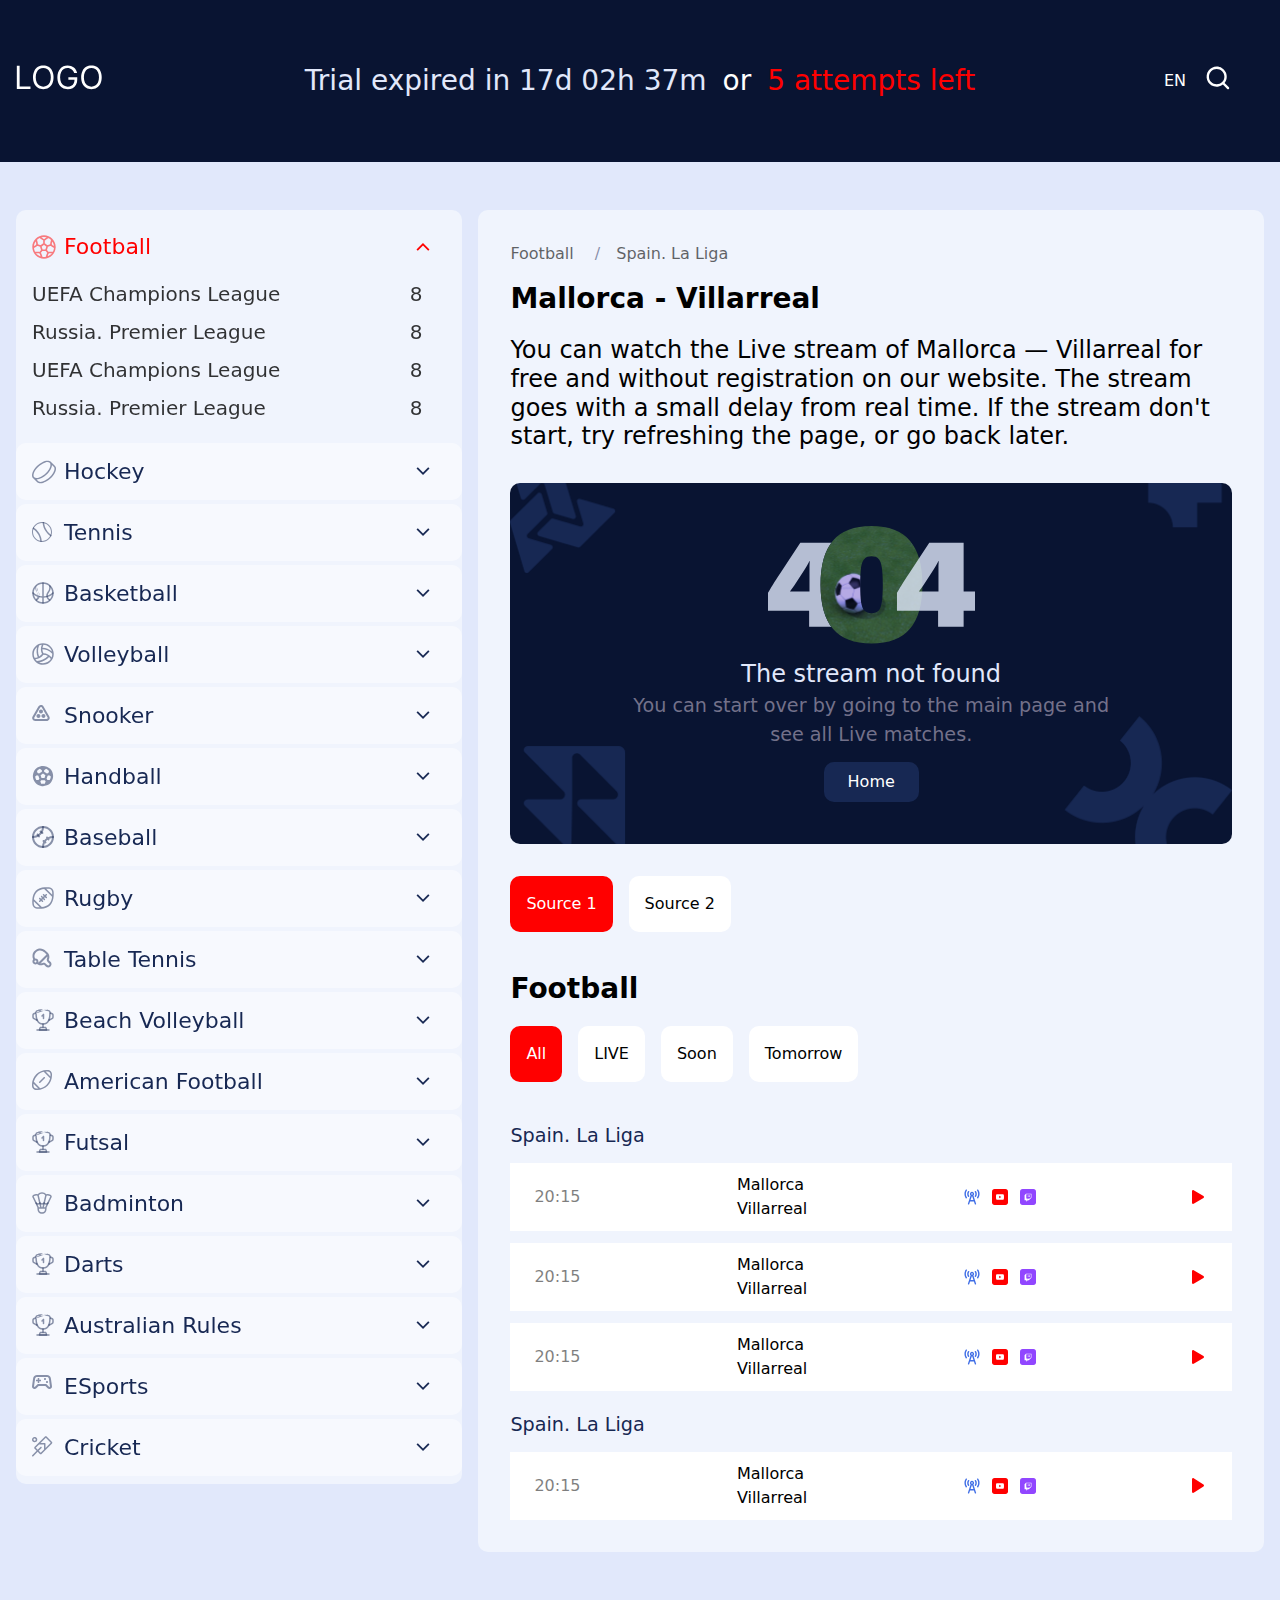
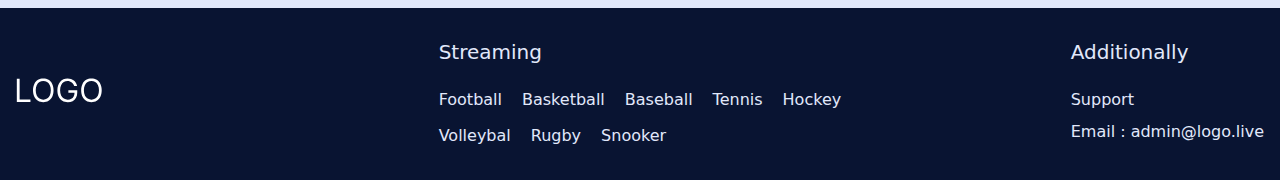
==== product-404.html @ 7a5fe5ee "Add files via upload" ====
<!DOCTYPE html>
<html lang="en">
	<head>
		<meta charset="UTF-8" />
		<meta name="viewport" content="width=device-width, initial-scale=1.0" />
		<title>Streams</title>
		<link rel="stylesheet" href="css/output.css" />
		<link rel="stylesheet" href="css/icons.css" />
	</head>
	<body class="text-textPrimary min-w-[24.375rem] bg-bgPrimary">
		<div class="flex flex-col min-h-screen overflow-x-hidden">
			<div class="dimmer"></div>
			<header class="header bg-bgDark text-white py-[1.875rem] lg:py-[4rem] relative z-20">
				<div class="header__container max-w-[86.25rem] px-4 mx-auto grid lg:grid-cols-[6.25rem_1fr_6.25rem] grid-cols-[3.125rem_1fr_3.125rem] gap-8 items-center">
					<div class="header__logo-wrapper order-2 flex justify-center items-center lg:order-1 lg:inline-block">
						<a href="index.html" class="header__logo logo">
							<img src="img/logo.svg" alt="" class="max-w-[90px]" />
						</a>
					</div>

					<div class="header__text text-center lg:text-xl font-normal flex gap-4 justify-center w-full order-4 lg:order-2 col-span-3 lg:col-span-1">
						<span class="text-textLight">Trial expired in 17d 02h 37m</span>
						<span>or</span>
						<span class="text-accent">5 attempts left</span>
					</div>
					<div class="header__actives flex gap-5 items-center order-1 lg:order-3">
						<div class="header__languages relative">
							<button class="header__current-language hover:scale-110 transition-all">EN</button>
							<!-- add class 'flex' for show -->
							<div class="header__list-languages absolute top-[50%] lg:right-0 gap-3 bg-[#e1e8fb16] p-2 rounded-lg translate-y-[-50%] hidden">
								<a href="#" class="header__list-languages-item text-accent">EN</a>
								<a href="#" class="header__list-languages-item">RU</a>
							</div>
						</div>
						<div class="header__search hidden lg:block">
							<button class="header__button-search hover:scale-110 transition-all">
								<img width="24px" height="24px" src="img/icons/search.svg" alt="" class="max-w-[1.5rem]" />
							</button>
							<!-- add class 'flex' for show -->
							<div class="header__area-search fixed top-0 left-0 w-full h-32 bg-bgDark p-4 items-center hidden">
								<form action="" class="w-full max-w-[550px] mx-auto flex gap-4">
									<input
										type="search"
										name="search"
										class="block w-full rounded border-0 py-1.5 px-4 text-gray-900 ring-1 ring-inset ring-gray-300 placeholder:text-gray-400 focus:ring-2 focus:ring-inset focus:ring-indigo-600 sm:text-sm sm:leading-6"
										placeholder="Let start search..." />
									<button type="submit" class="button button--red">Search</button>
								</form>
							</div>
						</div>
					</div>
					<button class="header__burger icon-menu lg:hidden order-3"><span></span></button>
				</div>
			</header>
			<main class="page flex-grow pt-8 pb-12 lg:pt-12 lg:pb-14">
				<div class="max-w-[86.25rem] px-3 lg:px-4 mx-auto lg:flex lg:gap-4">
					<aside class="sidebar max-w-[21.875rem] bg-bgSecondary py-2 rounded lg:max-w-[27.9rem] fixed lg:relative overflow-y-auto lg:overflow-y-visible z-50 w-full lg:self-start">
						<nav class="sidebar__nav">
							<ul class="sidebar__nav-list flex flex-col gap-1">
								<li class="sidebar__nav-list-item _opened">
									<div class="sidebar__button button-sidebar flex items-center gap-2 rounded bg-[#ffffff7d] pl-4 pr-8 py-3 text-textSecondary cursor-pointer">
										<svg class="button-sidebar__icon w-[24px] h-[24px] flex items-center justify-center lex-shrink-0">
											<use xlink:href="img/sprite.svg#football"></use>
										</svg>
										<div class="flex-grow">
											<a href="#" class="button-sidebar__link font-medium text-[1.375rem]">Football</a>
										</div>
										<span class="button-sidebar__arrow _icon-arrow text-[9px] flex-shrink-0"></span>
									</div>
									<div class="sidebar__item-content text-[#000000cc] pl-4 pr-10 pt-1 pb-4 text-[1.25rem] hidden">
										<div class="flex flex-col gap-2">
											<a href="#" class="flex gap-2 link">
												<span class="flex-grow">UEFA Champions League</span>
												<span class="font-light flex-shrink-0">8</span>
											</a>
											<a href="#" class="flex gap-2 link">
												<span class="flex-grow">Russia. Premier League</span>
												<span class="font-light flex-shrink-0">8</span>
											</a>
											<a href="#" class="flex gap-2 link">
												<span class="flex-grow">UEFA Champions League</span>
												<span class="font-light flex-shrink-0">8</span>
											</a>
											<a href="#" class="flex gap-2 link">
												<span class="flex-grow">Russia. Premier League</span>
												<span class="font-light flex-shrink-0">8</span>
											</a>
										</div>
									</div>
								</li>
								<li class="sidebar__nav-list-item">
									<div class="sidebar__button button-sidebar flex items-center gap-2 rounded bg-[#ffffff7d] pl-4 pr-8 py-3 text-textSecondary cursor-pointer">
										<svg class="button-sidebar__icon w-[24px] h-[24px] flex items-center justify-center lex-shrink-0">
											<use xlink:href="img/sprite.svg#hockey"></use>
										</svg>
										<div class="flex-grow">
											<a href="#" class="button-sidebar__link font-medium text-[1.375rem]">Hockey</a>
										</div>
										<span class="button-sidebar__arrow _icon-arrow text-[9px] flex-shrink-0"></span>
									</div>
									<div class="sidebar__item-content text-[#000000cc] pl-4 pr-10 pt-1 pb-4 text-[1.25rem] hidden">
										<div class="flex flex-col gap-2">
											<a href="#" class="flex gap-2 link">
												<span class="flex-grow">UEFA Champions League</span>
												<span class="font-light flex-shrink-0">8</span>
											</a>
											<a href="#" class="flex gap-2">
												<span class="flex-grow">Russia. Premier League</span>
												<span class="font-light flex-shrink-0">8</span>
											</a>
											<a href="#" class="flex gap-2">
												<span class="flex-grow">UEFA Champions League</span>
												<span class="font-light flex-shrink-0">8</span>
											</a>
											<a href="#" class="flex gap-2">
												<span class="flex-grow">Russia. Premier League</span>
												<span class="font-light flex-shrink-0">8</span>
											</a>
										</div>
									</div>
								</li>
								<li class="sidebar__nav-list-item">
									<div class="sidebar__button button-sidebar flex items-center gap-2 rounded bg-[#ffffff7d] pl-4 pr-8 py-3 text-textSecondary cursor-pointer">
										<svg class="button-sidebar__icon w-[24px] h-[24px] flex items-center justify-center lex-shrink-0">
											<use xlink:href="img/sprite.svg#tennis"></use>
										</svg>
										<div class="flex-grow">
											<a href="#" class="button-sidebar__link font-medium text-[1.375rem]">Tennis</a>
										</div>
										<span class="button-sidebar__arrow _icon-arrow text-[9px] flex-shrink-0"></span>
									</div>
									<div class="sidebar__item-content text-[#000000cc] pl-4 pr-10 pt-1 pb-4 text-[1.25rem] hidden">
										<div class="flex flex-col gap-2">
											<a href="#" class="flex gap-2 link">
												<span class="flex-grow">UEFA Champions League</span>
												<span class="font-light flex-shrink-0">8</span>
											</a>
											<a href="#" class="flex gap-2">
												<span class="flex-grow">Russia. Premier League</span>
												<span class="font-light flex-shrink-0">8</span>
											</a>
											<a href="#" class="flex gap-2">
												<span class="flex-grow">UEFA Champions League</span>
												<span class="font-light flex-shrink-0">8</span>
											</a>
											<a href="#" class="flex gap-2">
												<span class="flex-grow">Russia. Premier League</span>
												<span class="font-light flex-shrink-0">8</span>
											</a>
										</div>
									</div>
								</li>
								<li class="sidebar__nav-list-item">
									<div class="sidebar__button button-sidebar flex items-center gap-2 rounded bg-[#ffffff7d] pl-4 pr-8 py-3 text-textSecondary cursor-pointer">
										<svg class="button-sidebar__icon w-[24px] h-[24px] flex items-center justify-center lex-shrink-0">
											<use xlink:href="img/sprite.svg#basketball"></use>
										</svg>
										<div class="flex-grow">
											<a href="#" class="button-sidebar__link font-medium text-[1.375rem]">Basketball</a>
										</div>
										<span class="button-sidebar__arrow _icon-arrow text-[9px] flex-shrink-0"></span>
									</div>
									<div class="sidebar__item-content text-[#000000cc] pl-4 pr-10 pt-1 pb-4 text-[1.25rem] hidden">Empty</div>
								</li>
								<li class="sidebar__nav-list-item">
									<div class="sidebar__button button-sidebar flex items-center gap-2 rounded bg-[#ffffff7d] pl-4 pr-8 py-3 text-textSecondary cursor-pointer">
										<svg class="button-sidebar__icon w-[24px] h-[24px] flex items-center justify-center lex-shrink-0">
											<use xlink:href="img/sprite.svg#voleyball"></use>
										</svg>
										<div class="flex-grow">
											<a href="#" class="button-sidebar__link font-medium text-[1.375rem]">Volleyball</a>
										</div>
										<span class="button-sidebar__arrow _icon-arrow text-[9px] flex-shrink-0"></span>
									</div>
									<div class="sidebar__item-content text-[#000000cc] pl-4 pr-10 pt-1 pb-4 text-[1.25rem] hidden">Empty</div>
								</li>
								<li class="sidebar__nav-list-item">
									<div class="sidebar__button button-sidebar flex items-center gap-2 rounded bg-[#ffffff7d] pl-4 pr-8 py-3 text-textSecondary cursor-pointer">
										<svg class="button-sidebar__icon w-[24px] h-[24px] flex items-center justify-center lex-shrink-0">
											<use xlink:href="img/sprite.svg#snooker"></use>
										</svg>
										<div class="flex-grow">
											<a href="#" class="button-sidebar__link font-medium text-[1.375rem]">Snooker</a>
										</div>
										<span class="button-sidebar__arrow _icon-arrow text-[9px] flex-shrink-0"></span>
									</div>
									<div class="sidebar__item-content text-[#000000cc] pl-4 pr-10 pt-1 pb-4 text-[1.25rem] hidden">Empty</div>
								</li>
								<li class="sidebar__nav-list-item">
									<div class="sidebar__button button-sidebar flex items-center gap-2 rounded bg-[#ffffff7d] pl-4 pr-8 py-3 text-textSecondary cursor-pointer">
										<svg class="button-sidebar__icon w-[24px] h-[24px] flex items-center justify-center lex-shrink-0">
											<use xlink:href="img/sprite.svg#handball"></use>
										</svg>
										<div class="flex-grow">
											<a href="#" class="button-sidebar__link font-medium text-[1.375rem]">Handball</a>
										</div>
										<span class="button-sidebar__arrow _icon-arrow text-[9px] flex-shrink-0"></span>
									</div>
									<div class="sidebar__item-content text-[#000000cc] pl-4 pr-10 pt-1 pb-4 text-[1.25rem] hidden">Empty</div>
								</li>
								<li class="sidebar__nav-list-item">
									<div class="sidebar__button button-sidebar flex items-center gap-2 rounded bg-[#ffffff7d] pl-4 pr-8 py-3 text-textSecondary cursor-pointer">
										<svg class="button-sidebar__icon w-[24px] h-[24px] flex items-center justify-center lex-shrink-0">
											<use xlink:href="img/sprite.svg#baseball"></use>
										</svg>
										<div class="flex-grow">
											<a href="#" class="button-sidebar__link font-medium text-[1.375rem]">Baseball</a>
										</div>
										<span class="button-sidebar__arrow _icon-arrow text-[9px] flex-shrink-0"></span>
									</div>
									<div class="sidebar__item-content text-[#000000cc] pl-4 pr-10 pt-1 pb-4 text-[1.25rem] hidden">Empty</div>
								</li>
								<li class="sidebar__nav-list-item">
									<div class="sidebar__button button-sidebar flex items-center gap-2 rounded bg-[#ffffff7d] pl-4 pr-8 py-3 text-textSecondary cursor-pointer">
										<svg class="button-sidebar__icon w-[24px] h-[24px] flex items-center justify-center lex-shrink-0">
											<use xlink:href="img/sprite.svg#rugby"></use>
										</svg>
										<div class="flex-grow">
											<a href="#" class="button-sidebar__link font-medium text-[1.375rem]">Rugby</a>
										</div>
										<span class="button-sidebar__arrow _icon-arrow text-[9px] flex-shrink-0"></span>
									</div>
									<div class="sidebar__item-content text-[#000000cc] pl-4 pr-10 pt-1 pb-4 text-[1.25rem] hidden">Empty</div>
								</li>
								<li class="sidebar__nav-list-item">
									<div class="sidebar__button button-sidebar flex items-center gap-2 rounded bg-[#ffffff7d] pl-4 pr-8 py-3 text-textSecondary cursor-pointer">
										<svg class="button-sidebar__icon w-[24px] h-[24px] flex items-center justify-center lex-shrink-0">
											<use xlink:href="img/sprite.svg#table-tenis"></use>
										</svg>
										<div class="flex-grow">
											<a href="#" class="button-sidebar__link font-medium text-[1.375rem]">Table Tennis</a>
										</div>
										<span class="button-sidebar__arrow _icon-arrow text-[9px] flex-shrink-0"></span>
									</div>
									<div class="sidebar__item-content text-[#000000cc] pl-4 pr-10 pt-1 pb-4 text-[1.25rem] hidden">Empty</div>
								</li>
								<li class="sidebar__nav-list-item">
									<div class="sidebar__button button-sidebar flex items-center gap-2 rounded bg-[#ffffff7d] pl-4 pr-8 py-3 text-textSecondary cursor-pointer">
										<svg class="button-sidebar__icon w-[24px] h-[24px] flex items-center justify-center lex-shrink-0">
											<use xlink:href="img/sprite.svg#simple"></use>
										</svg>
										<div class="flex-grow">
											<a href="#" class="button-sidebar__link font-medium text-[1.375rem]">Beach Volleyball</a>
										</div>
										<span class="button-sidebar__arrow _icon-arrow text-[9px] flex-shrink-0"></span>
									</div>
									<div class="sidebar__item-content text-[#000000cc] pl-4 pr-10 pt-1 pb-4 text-[1.25rem] hidden">Empty</div>
								</li>
								<li class="sidebar__nav-list-item">
									<div class="sidebar__button button-sidebar flex items-center gap-2 rounded bg-[#ffffff7d] pl-4 pr-8 py-3 text-textSecondary cursor-pointer">
										<svg class="button-sidebar__icon w-[24px] h-[24px] flex items-center justify-center lex-shrink-0">
											<use xlink:href="img/sprite.svg#american-football"></use>
										</svg>
										<div class="flex-grow">
											<a href="#" class="button-sidebar__link font-medium text-[1.375rem]">American Football</a>
										</div>
										<span class="button-sidebar__arrow _icon-arrow text-[9px] flex-shrink-0"></span>
									</div>
									<div class="sidebar__item-content text-[#000000cc] pl-4 pr-10 pt-1 pb-4 text-[1.25rem] hidden">Empty</div>
								</li>
								<li class="sidebar__nav-list-item">
									<div class="sidebar__button button-sidebar flex items-center gap-2 rounded bg-[#ffffff7d] pl-4 pr-8 py-3 text-textSecondary cursor-pointer">
										<svg class="button-sidebar__icon w-[24px] h-[24px] flex items-center justify-center lex-shrink-0">
											<use xlink:href="img/sprite.svg#simple"></use>
										</svg>
										<div class="flex-grow">
											<a href="#" class="button-sidebar__link font-medium text-[1.375rem]">Futsal</a>
										</div>
										<span class="button-sidebar__arrow _icon-arrow text-[9px] flex-shrink-0"></span>
									</div>
									<div class="sidebar__item-content text-[#000000cc] pl-4 pr-10 pt-1 pb-4 text-[1.25rem] hidden">Empty</div>
								</li>
								<li class="sidebar__nav-list-item">
									<div class="sidebar__button button-sidebar flex items-center gap-2 rounded bg-[#ffffff7d] pl-4 pr-8 py-3 text-textSecondary cursor-pointer">
										<svg class="button-sidebar__icon w-[24px] h-[24px] flex items-center justify-center lex-shrink-0">
											<use xlink:href="img/sprite.svg#badminton"></use>
										</svg>
										<div class="flex-grow">
											<a href="#" class="button-sidebar__link font-medium text-[1.375rem]">Badminton</a>
										</div>
										<span class="button-sidebar__arrow _icon-arrow text-[9px] flex-shrink-0"></span>
									</div>
									<div class="sidebar__item-content text-[#000000cc] pl-4 pr-10 pt-1 pb-4 text-[1.25rem] hidden">Empty</div>
								</li>
								<li class="sidebar__nav-list-item">
									<div class="sidebar__button button-sidebar flex items-center gap-2 rounded bg-[#ffffff7d] pl-4 pr-8 py-3 text-textSecondary cursor-pointer">
										<svg class="button-sidebar__icon w-[24px] h-[24px] flex items-center justify-center lex-shrink-0">
											<use xlink:href="img/sprite.svg#simple"></use>
										</svg>
										<div class="flex-grow">
											<a href="#" class="button-sidebar__link font-medium text-[1.375rem]">Darts</a>
										</div>
										<span class="button-sidebar__arrow _icon-arrow text-[9px] flex-shrink-0"></span>
									</div>
									<div class="sidebar__item-content text-[#000000cc] pl-4 pr-10 pt-1 pb-4 text-[1.25rem] hidden">Empty</div>
								</li>
								<li class="sidebar__nav-list-item">
									<div class="sidebar__button button-sidebar flex items-center gap-2 rounded bg-[#ffffff7d] pl-4 pr-8 py-3 text-textSecondary cursor-pointer">
										<svg class="button-sidebar__icon w-[24px] h-[24px] flex items-center justify-center lex-shrink-0">
											<use xlink:href="img/sprite.svg#simple"></use>
										</svg>
										<div class="flex-grow">
											<a href="#" class="button-sidebar__link font-medium text-[1.375rem]">Australian Rules</a>
										</div>
										<span class="button-sidebar__arrow _icon-arrow text-[9px] flex-shrink-0"></span>
									</div>
									<div class="sidebar__item-content text-[#000000cc] pl-4 pr-10 pt-1 pb-4 text-[1.25rem] hidden">Empty</div>
								</li>
								<li class="sidebar__nav-list-item">
									<div class="sidebar__button button-sidebar flex items-center gap-2 rounded bg-[#ffffff7d] pl-4 pr-8 py-3 text-textSecondary cursor-pointer">
										<svg class="button-sidebar__icon w-[24px] h-[24px] flex items-center justify-center lex-shrink-0">
											<use xlink:href="img/sprite.svg#esports"></use>
										</svg>
										<div class="flex-grow">
											<a href="#" class="button-sidebar__link font-medium text-[1.375rem]">ESports</a>
										</div>
										<span class="button-sidebar__arrow _icon-arrow text-[9px] flex-shrink-0"></span>
									</div>
									<div class="sidebar__item-content text-[#000000cc] pl-4 pr-10 pt-1 pb-4 text-[1.25rem] hidden">Empty</div>
								</li>
								<li class="sidebar__nav-list-item">
									<div class="sidebar__button button-sidebar flex items-center gap-2 rounded bg-[#ffffff7d] pl-4 pr-8 py-3 text-textSecondary cursor-pointer">
										<svg class="button-sidebar__icon w-[24px] h-[24px] flex items-center justify-center lex-shrink-0">
											<use xlink:href="img/sprite.svg#cricket"></use>
										</svg>
										<div class="flex-grow">
											<a href="#" class="button-sidebar__link font-medium text-[1.375rem]">Cricket</a>
										</div>
										<span class="button-sidebar__arrow _icon-arrow text-[9px] flex-shrink-0"></span>
									</div>
									<div class="sidebar__item-content text-[#000000cc] pl-4 pr-10 pt-1 pb-4 text-[1.25rem] hidden">Empty</div>
								</li>
							</ul>
						</nav>
					</aside>
					<div class="content lg:flex-grow">
						<div class="[&:not(:last-child)]:mb-8 lg:bg-bgSecondary lg:p-8 lg:rounded">
							<nav class="breadcrumbs overflow-x-auto mb-4">
								<ul class="breadcrumbs__list flex gap-4 items-center">
									<li class="breadcrumbs__item"><a href="#" class="breadcrumbs__link link opacity-60">Football</a> <span class="text-[#17285380] inline-block ml-4">/</span></li>
									<li class="breadcrumbs__item">
										<a href="#" class="breadcrumbs__link link opacity-60">Spain. La Liga</a>
									</li>
								</ul>
							</nav>
							<h2 class="title text-xl font-semibold mb-5 text-accent lg:text-textPrimary">Mallorca - Villarreal</h2>
							<div class="text max-w-[48rem] mb-8 text-base">
								You can watch the Live stream of Mallorca — Villarreal for free and without registration on our website. The stream goes with a small delay from real time. If the
								stream don't start, try refreshing the page, or go back later.
							</div>
							<div class="player-wrapper">
								<div class="player-place">
									<div class="not-found h-full flex flex-col gap-3 items-center justify-center p-4 text-center">
										<div class="not-found__image max-w-[6.875rem] lg:max-w-[30%]">
											<img src="img/404.svg" alt="" class="max-w-full" />
										</div>
										<div class="max-w-[10.625rem] mx-auto lg:max-w-[31rem]">
											<h3 class="not-found__title text-[#E1E8FB] text-[0.8rem] lg:text-[1.5rem]">The stream not found</h3>
											<div class="not-found__text text-[#73718A] text-[0.4rem] lg:text-[1.2rem]">You can start over by going to the main page and see all Live matches.</div>
										</div>
										<a href="#" class="not-found__link self-stretch rounded bg-[#172853] text-textWhite py-2 px-6 hover:bg-[#1f3670] transition-all lg:self-center">Home</a>
									</div>
								</div>
							</div>
							<nav class="filters overflow-x-auto mb-10">
								<ul class="filters__list flex gap-4">
									<li class="filters__item">
										<a href="#" class="filters__button button button--red">Source 1</a>
									</li>
									<li class="filters__item">
										<a href="#" class="filters__button button">Source 2</a>
									</li>
								</ul>
							</nav>
							<h2 class="title text-xl font-semibold mb-5 lg:text-textPrimary">Football</h2>
							<nav class="filters overflow-x-auto mb-10">
								<ul class="filters__list flex gap-4">
									<li class="filters__item">
										<a href="#" class="filters__button button button--red">All</a>
									</li>
									<li class="filters__item">
										<a href="#" class="filters__button button">LIVE</a>
									</li>
									<li class="filters__item">
										<a href="#" class="filters__button button">Soon</a>
									</li>
									<li class="filters__item">
										<a href="#" class="filters__button button">Tomorrow</a>
									</li>
								</ul>
							</nav>
							<div class="streams [&:not(:last-child)]:mb-5">
								<h3 class="streams__label text-[1.2rem] mb-3 text-textSecondary">Spain. La Liga</h3>
								<ul class="streams__list flex flex-col gap-3">
									<li class="streams__list-item">
										<div class="stream bg-bgWhite py-2.5 px-6 flex items-center gap-3 justify-between">
											<time class="stream__time opacity-50" datetime="20:15"> 20:15 </time>
											<a href="#" class="stream__commands link">
												<h4 class="stream__command">Mallorca</h4>
												<h4 class="stream__command">Villarreal</h4>
											</a>
											<div class="stream__socials flex gap-3 items-center">
												<a href="#" class="stream__social">
													<img src="img/locator.svg" alt="" class="w-4 hover:scale-125 transition-all" />
												</a>
												<a href="#" class="stream__social">
													<img src="img/youtube.svg" alt="" class="w-4 hover:scale-125 transition-all" />
												</a>
												<a href="#" class="stream__social">
													<img src="img/twitch.svg" alt="" class="w-4 hover:scale-125 transition-all" />
												</a>
											</div>
											<a href="#" class="stream__play w-4">
												<img src="img/icons/play.svg" alt="" class="w-3 hover:scale-125 transition-all" />
											</a>
										</div>
									</li>
									<li class="streams__list-item">
										<div class="stream bg-bgWhite py-2.5 px-6 flex items-center gap-3 justify-between">
											<time class="stream__time opacity-50" datetime="20:15"> 20:15 </time>
											<a href="#" class="stream__commands link">
												<h4 class="stream__command">Mallorca</h4>
												<h4 class="stream__command">Villarreal</h4>
											</a>
											<div class="stream__socials flex gap-3 items-center">
												<a href="#" class="stream__social">
													<img src="img/locator.svg" alt="" class="w-4 hover:scale-125 transition-all" />
												</a>
												<a href="#" class="stream__social">
													<img src="img/youtube.svg" alt="" class="w-4 hover:scale-125 transition-all" />
												</a>
												<a href="#" class="stream__social">
													<img src="img/twitch.svg" alt="" class="w-4 hover:scale-125 transition-all" />
												</a>
											</div>
											<a href="#" class="stream__play w-4">
												<img src="img/icons/play.svg" alt="" class="w-3 hover:scale-125 transition-all" />
											</a>
										</div>
									</li>
									<li class="streams__list-item">
										<div class="stream bg-bgWhite py-2.5 px-6 flex items-center gap-3 justify-between">
											<time class="stream__time opacity-50" datetime="20:15"> 20:15 </time>
											<a href="#" class="stream__commands link">
												<h4 class="stream__command">Mallorca</h4>
												<h4 class="stream__command">Villarreal</h4>
											</a>
											<div class="stream__socials flex gap-3 items-center">
												<a href="#" class="stream__social">
													<img src="img/locator.svg" alt="" class="w-4 hover:scale-125 transition-all" />
												</a>
												<a href="#" class="stream__social">
													<img src="img/youtube.svg" alt="" class="w-4 hover:scale-125 transition-all" />
												</a>
												<a href="#" class="stream__social">
													<img src="img/twitch.svg" alt="" class="w-4 hover:scale-125 transition-all" />
												</a>
											</div>
											<a href="#" class="stream__play w-4">
												<img src="img/icons/play.svg" alt="" class="w-3 hover:scale-125 transition-all" />
											</a>
										</div>
									</li>
								</ul>
							</div>
							<div class="streams [&:not(:last-child)]:mb-5">
								<h3 class="streams__label text-[1.2rem] mb-3 text-textSecondary">Spain. La Liga</h3>
								<ul class="streams__list flex flex-col gap-3">
									<li class="streams__list-item">
										<div class="stream bg-bgWhite py-2.5 px-6 flex items-center gap-3 justify-between">
											<time class="stream__time opacity-50" datetime="20:15"> 20:15 </time>
											<a href="#" class="stream__commands link">
												<h4 class="stream__command">Mallorca</h4>
												<h4 class="stream__command">Villarreal</h4>
											</a>
											<div class="stream__socials flex gap-3 items-center">
												<a href="#" class="stream__social">
													<img src="img/locator.svg" alt="" class="w-4 hover:scale-125 transition-all" />
												</a>
												<a href="#" class="stream__social">
													<img src="img/youtube.svg" alt="" class="w-4 hover:scale-125 transition-all" />
												</a>
												<a href="#" class="stream__social">
													<img src="img/twitch.svg" alt="" class="w-4 hover:scale-125 transition-all" />
												</a>
											</div>
											<a href="#" class="stream__play w-4">
												<img src="img/icons/play.svg" alt="" class="w-3 hover:scale-125 transition-all" />
											</a>
										</div>
									</li>
								</ul>
							</div>
						</div>
					</div>
				</div>
			</main>
			<footer class="footer bg-bgDark text-textLight py-[2rem]">
				<div class="footer__container max-w-[86.25rem] px-4 mx-auto flex flex-col gap-5 lg:grid lg:grid-cols-3">
					<div class="footer__logo-wrapper lg:self-center">
						<a href="index.html" class="footer__logo logo">
							<img src="img/logo.svg" alt="" class="max-w-[90px]" />
						</a>
					</div>
					<nav class="footer__part max-w-[25.75rem]">
						<h3 class="footer__label mb-6 text-sm">Streaming</h3>
						<ul class="footer__list flex gap-x-5 gap-y-3 flex-wrap">
							<li class="footer__list-item">
								<a href="#" class="footer__link link">Football</a>
							</li>
							<li class="footer__list-item">
								<a href="#" class="footer__link link">Basketball</a>
							</li>
							<li class="footer__list-item">
								<a href="#" class="footer__link link">Baseball</a>
							</li>
							<li class="footer__list-item">
								<a href="#" class="footer__link link">Tennis</a>
							</li>
							<li class="footer__list-item">
								<a href="#" class="footer__link link">Hockey</a>
							</li>
							<li class="footer__list-item">
								<a href="#" class="footer__link link">Volleybal</a>
							</li>
							<li class="footer__list-item">
								<a href="#" class="footer__link link">Rugby</a>
							</li>
							<li class="footer__list-item">
								<a href="#" class="footer__link link">Snooker</a>
							</li>
						</ul>
					</nav>
					<div class="footer__part lg:ml-auto">
						<h3 class="footer__label mb-6 text-sm">Additionally</h3>
						<ul class="footer__list">
							<li class="footer__list-item">
								<div class="footer__list-label mb-2">Support</div>
								<div>Email : <a href="mailto:admin@logo.live" class="footer__link link">admin@logo.live</a></div>
							</li>
						</ul>
					</div>
				</div>
			</footer>
		</div>
		<script src="js/script.js"></script>
	</body>
</html>
---- css/output.css ----
/*
! tailwindcss v3.4.11 | MIT License | https://tailwindcss.com
*/

/*
1. Prevent padding and border from affecting element width. (https://github.com/mozdevs/cssremedy/issues/4)
2. Allow adding a border to an element by just adding a border-width. (https://github.com/tailwindcss/tailwindcss/pull/116)
*/

*,
::before,
::after {
  box-sizing: border-box;
  /* 1 */
  border-width: 0;
  /* 2 */
  border-style: solid;
  /* 2 */
  border-color: #e5e7eb;
  /* 2 */
}

::before,
::after {
  --tw-content: '';
}

/*
1. Use a consistent sensible line-height in all browsers.
2. Prevent adjustments of font size after orientation changes in iOS.
3. Use a more readable tab size.
4. Use the user's configured `sans` font-family by default.
5. Use the user's configured `sans` font-feature-settings by default.
6. Use the user's configured `sans` font-variation-settings by default.
7. Disable tap highlights on iOS
*/

html,
:host {
  line-height: 1.5;
  /* 1 */
  -webkit-text-size-adjust: 100%;
  /* 2 */
  -moz-tab-size: 4;
  /* 3 */
  -o-tab-size: 4;
     tab-size: 4;
  /* 3 */
  font-family: ui-sans-serif, system-ui, sans-serif, "Apple Color Emoji", "Segoe UI Emoji", "Segoe UI Symbol", "Noto Color Emoji";
  /* 4 */
  font-feature-settings: normal;
  /* 5 */
  font-variation-settings: normal;
  /* 6 */
  -webkit-tap-highlight-color: transparent;
  /* 7 */
}

/*
1. Remove the margin in all browsers.
2. Inherit line-height from `html` so users can set them as a class directly on the `html` element.
*/

body {
  margin: 0;
  /* 1 */
  line-height: inherit;
  /* 2 */
}

/*
1. Add the correct height in Firefox.
2. Correct the inheritance of border color in Firefox. (https://bugzilla.mozilla.org/show_bug.cgi?id=190655)
3. Ensure horizontal rules are visible by default.
*/

hr {
  height: 0;
  /* 1 */
  color: inherit;
  /* 2 */
  border-top-width: 1px;
  /* 3 */
}

/*
Add the correct text decoration in Chrome, Edge, and Safari.
*/

abbr:where([title]) {
  -webkit-text-decoration: underline dotted;
          text-decoration: underline dotted;
}

/*
Remove the default font size and weight for headings.
*/

h1,
h2,
h3,
h4,
h5,
h6 {
  font-size: inherit;
  font-weight: inherit;
}

/*
Reset links to optimize for opt-in styling instead of opt-out.
*/

a {
  color: inherit;
  text-decoration: inherit;
}

/*
Add the correct font weight in Edge and Safari.
*/

b,
strong {
  font-weight: bolder;
}

/*
1. Use the user's configured `mono` font-family by default.
2. Use the user's configured `mono` font-feature-settings by default.
3. Use the user's configured `mono` font-variation-settings by default.
4. Correct the odd `em` font sizing in all browsers.
*/

code,
kbd,
samp,
pre {
  font-family: ui-monospace, SFMono-Regular, Menlo, Monaco, Consolas, "Liberation Mono", "Courier New", monospace;
  /* 1 */
  font-feature-settings: normal;
  /* 2 */
  font-variation-settings: normal;
  /* 3 */
  font-size: 1em;
  /* 4 */
}

/*
Add the correct font size in all browsers.
*/

small {
  font-size: 80%;
}

/*
Prevent `sub` and `sup` elements from affecting the line height in all browsers.
*/

sub,
sup {
  font-size: 75%;
  line-height: 0;
  position: relative;
  vertical-align: baseline;
}

sub {
  bottom: -0.25em;
}

sup {
  top: -0.5em;
}

/*
1. Remove text indentation from table contents in Chrome and Safari. (https://bugs.chromium.org/p/chromium/issues/detail?id=999088, https://bugs.webkit.org/show_bug.cgi?id=201297)
2. Correct table border color inheritance in all Chrome and Safari. (https://bugs.chromium.org/p/chromium/issues/detail?id=935729, https://bugs.webkit.org/show_bug.cgi?id=195016)
3. Remove gaps between table borders by default.
*/

table {
  text-indent: 0;
  /* 1 */
  border-color: inherit;
  /* 2 */
  border-collapse: collapse;
  /* 3 */
}

/*
1. Change the font styles in all browsers.
2. Remove the margin in Firefox and Safari.
3. Remove default padding in all browsers.
*/

button,
input,
optgroup,
select,
textarea {
  font-family: inherit;
  /* 1 */
  font-feature-settings: inherit;
  /* 1 */
  font-variation-settings: inherit;
  /* 1 */
  font-size: 100%;
  /* 1 */
  font-weight: inherit;
  /* 1 */
  line-height: inherit;
  /* 1 */
  letter-spacing: inherit;
  /* 1 */
  color: inherit;
  /* 1 */
  margin: 0;
  /* 2 */
  padding: 0;
  /* 3 */
}

/*
Remove the inheritance of text transform in Edge and Firefox.
*/

button,
select {
  text-transform: none;
}

/*
1. Correct the inability to style clickable types in iOS and Safari.
2. Remove default button styles.
*/

button,
input:where([type='button']),
input:where([type='reset']),
input:where([type='submit']) {
  -webkit-appearance: button;
  /* 1 */
  background-color: transparent;
  /* 2 */
  background-image: none;
  /* 2 */
}

/*
Use the modern Firefox focus style for all focusable elements.
*/

:-moz-focusring {
  outline: auto;
}

/*
Remove the additional `:invalid` styles in Firefox. (https://github.com/mozilla/gecko-dev/blob/2f9eacd9d3d995c937b4251a5557d95d494c9be1/layout/style/res/forms.css#L728-L737)
*/

:-moz-ui-invalid {
  box-shadow: none;
}

/*
Add the correct vertical alignment in Chrome and Firefox.
*/

progress {
  vertical-align: baseline;
}

/*
Correct the cursor style of increment and decrement buttons in Safari.
*/

::-webkit-inner-spin-button,
::-webkit-outer-spin-button {
  height: auto;
}

/*
1. Correct the odd appearance in Chrome and Safari.
2. Correct the outline style in Safari.
*/

[type='search'] {
  -webkit-appearance: textfield;
  /* 1 */
  outline-offset: -2px;
  /* 2 */
}

/*
Remove the inner padding in Chrome and Safari on macOS.
*/

::-webkit-search-decoration {
  -webkit-appearance: none;
}

/*
1. Correct the inability to style clickable types in iOS and Safari.
2. Change font properties to `inherit` in Safari.
*/

::-webkit-file-upload-button {
  -webkit-appearance: button;
  /* 1 */
  font: inherit;
  /* 2 */
}

/*
Add the correct display in Chrome and Safari.
*/

summary {
  display: list-item;
}

/*
Removes the default spacing and border for appropriate elements.
*/

blockquote,
dl,
dd,
h1,
h2,
h3,
h4,
h5,
h6,
hr,
figure,
p,
pre {
  margin: 0;
}

fieldset {
  margin: 0;
  padding: 0;
}

legend {
  padding: 0;
}

ol,
ul,
menu {
  list-style: none;
  margin: 0;
  padding: 0;
}

/*
Reset default styling for dialogs.
*/

dialog {
  padding: 0;
}

/*
Prevent resizing textareas horizontally by default.
*/

textarea {
  resize: vertical;
}

/*
1. Reset the default placeholder opacity in Firefox. (https://github.com/tailwindlabs/tailwindcss/issues/3300)
2. Set the default placeholder color to the user's configured gray 400 color.
*/

input::-moz-placeholder, textarea::-moz-placeholder {
  opacity: 1;
  /* 1 */
  color: #9ca3af;
  /* 2 */
}

input::placeholder,
textarea::placeholder {
  opacity: 1;
  /* 1 */
  color: #9ca3af;
  /* 2 */
}

/*
Set the default cursor for buttons.
*/

button,
[role="button"] {
  cursor: pointer;
}

/*
Make sure disabled buttons don't get the pointer cursor.
*/

:disabled {
  cursor: default;
}

/*
1. Make replaced elements `display: block` by default. (https://github.com/mozdevs/cssremedy/issues/14)
2. Add `vertical-align: middle` to align replaced elements more sensibly by default. (https://github.com/jensimmons/cssremedy/issues/14#issuecomment-634934210)
   This can trigger a poorly considered lint error in some tools but is included by design.
*/

img,
svg,
video,
canvas,
audio,
iframe,
embed,
object {
  display: block;
  /* 1 */
  vertical-align: middle;
  /* 2 */
}

/*
Constrain images and videos to the parent width and preserve their intrinsic aspect ratio. (https://github.com/mozdevs/cssremedy/issues/14)
*/

img,
video {
  max-width: 100%;
  height: auto;
}

/* Make elements with the HTML hidden attribute stay hidden by default */

[hidden] {
  display: none;
}

*, ::before, ::after {
  --tw-border-spacing-x: 0;
  --tw-border-spacing-y: 0;
  --tw-translate-x: 0;
  --tw-translate-y: 0;
  --tw-rotate: 0;
  --tw-skew-x: 0;
  --tw-skew-y: 0;
  --tw-scale-x: 1;
  --tw-scale-y: 1;
  --tw-pan-x:  ;
  --tw-pan-y:  ;
  --tw-pinch-zoom:  ;
  --tw-scroll-snap-strictness: proximity;
  --tw-gradient-from-position:  ;
  --tw-gradient-via-position:  ;
  --tw-gradient-to-position:  ;
  --tw-ordinal:  ;
  --tw-slashed-zero:  ;
  --tw-numeric-figure:  ;
  --tw-numeric-spacing:  ;
  --tw-numeric-fraction:  ;
  --tw-ring-inset:  ;
  --tw-ring-offset-width: 0px;
  --tw-ring-offset-color: #fff;
  --tw-ring-color: rgb(59 130 246 / 0.5);
  --tw-ring-offset-shadow: 0 0 #0000;
  --tw-ring-shadow: 0 0 #0000;
  --tw-shadow: 0 0 #0000;
  --tw-shadow-colored: 0 0 #0000;
  --tw-blur:  ;
  --tw-brightness:  ;
  --tw-contrast:  ;
  --tw-grayscale:  ;
  --tw-hue-rotate:  ;
  --tw-invert:  ;
  --tw-saturate:  ;
  --tw-sepia:  ;
  --tw-drop-shadow:  ;
  --tw-backdrop-blur:  ;
  --tw-backdrop-brightness:  ;
  --tw-backdrop-contrast:  ;
  --tw-backdrop-grayscale:  ;
  --tw-backdrop-hue-rotate:  ;
  --tw-backdrop-invert:  ;
  --tw-backdrop-opacity:  ;
  --tw-backdrop-saturate:  ;
  --tw-backdrop-sepia:  ;
  --tw-contain-size:  ;
  --tw-contain-layout:  ;
  --tw-contain-paint:  ;
  --tw-contain-style:  ;
}

::backdrop {
  --tw-border-spacing-x: 0;
  --tw-border-spacing-y: 0;
  --tw-translate-x: 0;
  --tw-translate-y: 0;
  --tw-rotate: 0;
  --tw-skew-x: 0;
  --tw-skew-y: 0;
  --tw-scale-x: 1;
  --tw-scale-y: 1;
  --tw-pan-x:  ;
  --tw-pan-y:  ;
  --tw-pinch-zoom:  ;
  --tw-scroll-snap-strictness: proximity;
  --tw-gradient-from-position:  ;
  --tw-gradient-via-position:  ;
  --tw-gradient-to-position:  ;
  --tw-ordinal:  ;
  --tw-slashed-zero:  ;
  --tw-numeric-figure:  ;
  --tw-numeric-spacing:  ;
  --tw-numeric-fraction:  ;
  --tw-ring-inset:  ;
  --tw-ring-offset-width: 0px;
  --tw-ring-offset-color: #fff;
  --tw-ring-color: rgb(59 130 246 / 0.5);
  --tw-ring-offset-shadow: 0 0 #0000;
  --tw-ring-shadow: 0 0 #0000;
  --tw-shadow: 0 0 #0000;
  --tw-shadow-colored: 0 0 #0000;
  --tw-blur:  ;
  --tw-brightness:  ;
  --tw-contrast:  ;
  --tw-grayscale:  ;
  --tw-hue-rotate:  ;
  --tw-invert:  ;
  --tw-saturate:  ;
  --tw-sepia:  ;
  --tw-drop-shadow:  ;
  --tw-backdrop-blur:  ;
  --tw-backdrop-brightness:  ;
  --tw-backdrop-contrast:  ;
  --tw-backdrop-grayscale:  ;
  --tw-backdrop-hue-rotate:  ;
  --tw-backdrop-invert:  ;
  --tw-backdrop-opacity:  ;
  --tw-backdrop-saturate:  ;
  --tw-backdrop-sepia:  ;
  --tw-contain-size:  ;
  --tw-contain-layout:  ;
  --tw-contain-paint:  ;
  --tw-contain-style:  ;
}

.fixed {
  position: fixed;
}

.absolute {
  position: absolute;
}

.relative {
  position: relative;
}

.left-0 {
  left: 0px;
}

.top-0 {
  top: 0px;
}

.top-\[50\%\] {
  top: 50%;
}

.z-20 {
  z-index: 20;
}

.z-50 {
  z-index: 50;
}

.order-1 {
  order: 1;
}

.order-2 {
  order: 2;
}

.order-3 {
  order: 3;
}

.order-4 {
  order: 4;
}

.col-span-3 {
  grid-column: span 3 / span 3;
}

.mx-auto {
  margin-left: auto;
  margin-right: auto;
}

.mb-10 {
  margin-bottom: 2.5rem;
}

.mb-2 {
  margin-bottom: 0.5rem;
}

.mb-3 {
  margin-bottom: 0.75rem;
}

.mb-4 {
  margin-bottom: 1rem;
}

.mb-5 {
  margin-bottom: 1.25rem;
}

.mb-6 {
  margin-bottom: 1.5rem;
}

.mb-8 {
  margin-bottom: 2rem;
}

.ml-4 {
  margin-left: 1rem;
}

.block {
  display: block;
}

.inline-block {
  display: inline-block;
}

.flex {
  display: flex;
}

.grid {
  display: grid;
}

.hidden {
  display: none;
}

.h-32 {
  height: 8rem;
}

.h-\[24px\] {
  height: 24px;
}

.h-full {
  height: 100%;
}

.h-\[100px\] {
  height: 100px;
}

.min-h-screen {
  min-height: 100vh;
}

.w-3 {
  width: 0.75rem;
}

.w-4 {
  width: 1rem;
}

.w-\[24px\] {
  width: 24px;
}

.w-full {
  width: 100%;
}

.w-\[\] {
  width: ;
}

.w-\[100px\] {
  width: 100px;
}

.min-w-\[24\.375rem\] {
  min-width: 24.375rem;
}

.max-w-\[1\.5rem\] {
  max-width: 1.5rem;
}

.max-w-\[21\.875rem\] {
  max-width: 21.875rem;
}

.max-w-\[25\.75rem\] {
  max-width: 25.75rem;
}

.max-w-\[48rem\] {
  max-width: 48rem;
}

.max-w-\[550px\] {
  max-width: 550px;
}

.max-w-\[86\.25rem\] {
  max-width: 86.25rem;
}

.max-w-\[90px\] {
  max-width: 90px;
}

.max-w-full {
  max-width: 100%;
}

.max-w-20 {
  max-width: 5rem;
}

.max-w-24 {
  max-width: 6rem;
}

.max-w-\[\] {
  max-width: ;
}

.max-w-\[6\.\] {
  max-width: 6.;
}

.max-w-\[6\.875rem\] {
  max-width: 6.875rem;
}

.max-w-\[70\%\] {
  max-width: 70%;
}

.max-w-\[10\.625rem\] {
  max-width: 10.625rem;
}

.flex-shrink-0 {
  flex-shrink: 0;
}

.flex-grow {
  flex-grow: 1;
}

.translate-y-\[-50\%\] {
  --tw-translate-y: -50%;
  transform: translate(var(--tw-translate-x), var(--tw-translate-y)) rotate(var(--tw-rotate)) skewX(var(--tw-skew-x)) skewY(var(--tw-skew-y)) scaleX(var(--tw-scale-x)) scaleY(var(--tw-scale-y));
}

.cursor-pointer {
  cursor: pointer;
}

.grid-cols-\[3\.125rem_1fr_3\.125rem\] {
  grid-template-columns: 3.125rem 1fr 3.125rem;
}

.flex-col {
  flex-direction: column;
}

.flex-wrap {
  flex-wrap: wrap;
}

.items-center {
  align-items: center;
}

.justify-center {
  justify-content: center;
}

.justify-between {
  justify-content: space-between;
}

.gap-1 {
  gap: 0.25rem;
}

.gap-2 {
  gap: 0.5rem;
}

.gap-3 {
  gap: 0.75rem;
}

.gap-4 {
  gap: 1rem;
}

.gap-5 {
  gap: 1.25rem;
}

.gap-8 {
  gap: 2rem;
}

.gap-6 {
  gap: 1.5rem;
}

.gap-x-5 {
  -moz-column-gap: 1.25rem;
       column-gap: 1.25rem;
}

.gap-y-3 {
  row-gap: 0.75rem;
}

.self-stretch {
  align-self: stretch;
}

.overflow-x-auto {
  overflow-x: auto;
}

.overflow-y-auto {
  overflow-y: auto;
}

.overflow-x-hidden {
  overflow-x: hidden;
}

.rounded {
  border-radius: 0.62rem;
}

.rounded-lg {
  border-radius: 0.5rem;
}

.border-0 {
  border-width: 0px;
}

.border {
  border-width: 1px;
}

.bg-\[\#e1e8fb16\] {
  background-color: #e1e8fb16;
}

.bg-\[\#ffffff7d\] {
  background-color: #ffffff7d;
}

.bg-bgDark {
  --tw-bg-opacity: 1;
  background-color: rgb(9 20 50 / var(--tw-bg-opacity));
}

.bg-bgPrimary {
  --tw-bg-opacity: 1;
  background-color: rgb(225 232 251 / var(--tw-bg-opacity));
}

.bg-bgSecondary {
  --tw-bg-opacity: 1;
  background-color: rgb(240 244 253 / var(--tw-bg-opacity));
}

.bg-bgWhite {
  --tw-bg-opacity: 1;
  background-color: rgb(255 255 255 / var(--tw-bg-opacity));
}

.bg-\[\#172853\] {
  --tw-bg-opacity: 1;
  background-color: rgb(23 40 83 / var(--tw-bg-opacity));
}

.p-2 {
  padding: 0.5rem;
}

.p-4 {
  padding: 1rem;
}

.px-3 {
  padding-left: 0.75rem;
  padding-right: 0.75rem;
}

.px-4 {
  padding-left: 1rem;
  padding-right: 1rem;
}

.px-6 {
  padding-left: 1.5rem;
  padding-right: 1.5rem;
}

.py-1\.5 {
  padding-top: 0.375rem;
  padding-bottom: 0.375rem;
}

.py-2 {
  padding-top: 0.5rem;
  padding-bottom: 0.5rem;
}

.py-2\.5 {
  padding-top: 0.625rem;
  padding-bottom: 0.625rem;
}

.py-3 {
  padding-top: 0.75rem;
  padding-bottom: 0.75rem;
}

.py-\[1\.875rem\] {
  padding-top: 1.875rem;
  padding-bottom: 1.875rem;
}

.py-\[2rem\] {
  padding-top: 2rem;
  padding-bottom: 2rem;
}

.py-4 {
  padding-top: 1rem;
  padding-bottom: 1rem;
}

.pb-12 {
  padding-bottom: 3rem;
}

.pb-4 {
  padding-bottom: 1rem;
}

.pl-4 {
  padding-left: 1rem;
}

.pr-10 {
  padding-right: 2.5rem;
}

.pr-8 {
  padding-right: 2rem;
}

.pt-1 {
  padding-top: 0.25rem;
}

.pt-8 {
  padding-top: 2rem;
}

.text-center {
  text-align: center;
}

.text-\[1\.25rem\] {
  font-size: 1.25rem;
}

.text-\[1\.2rem\] {
  font-size: 1.2rem;
}

.text-\[1\.375rem\] {
  font-size: 1.375rem;
}

.text-\[9px\] {
  font-size: 9px;
}

.text-base {
  font-size: 1.5rem;
  line-height: 1.8rem;
}

.text-sm {
  font-size: 1.25rem;
  line-height: 1.5rem;
}

.text-xl {
  font-size: 1.75rem;
  line-height: 2.125rem;
}

.text-\[0\.5rem\] {
  font-size: 0.5rem;
}

.text-\[0\.8rem\] {
  font-size: 0.8rem;
}

.text-\[0\.4rem\] {
  font-size: 0.4rem;
}

.text-3xl {
  font-size: 2rem;
  line-height: 2.4rem;
}

.text-5xl {
  font-size: 3rem;
  line-height: 1;
}

.text-4xl {
  font-size: 2.25rem;
  line-height: 2.5rem;
}

.text-\[1\.5rem\] {
  font-size: 1.5rem;
}

.text-\[1\.4rem\] {
  font-size: 1.4rem;
}

.text-\[18rem\] {
  font-size: 18rem;
}

.text-\[1\.8rem\] {
  font-size: 1.8rem;
}

.font-light {
  font-weight: 300;
}

.font-medium {
  font-weight: 500;
}

.font-normal {
  font-weight: 400;
}

.font-semibold {
  font-weight: 600;
}

.text-\[\#000000cc\] {
  color: #000000cc;
}

.text-\[\#17285380\] {
  color: #17285380;
}

.text-accent {
  --tw-text-opacity: 1;
  color: rgb(255 0 0 / var(--tw-text-opacity));
}

.text-gray-900 {
  --tw-text-opacity: 1;
  color: rgb(17 24 39 / var(--tw-text-opacity));
}

.text-textLight {
  --tw-text-opacity: 1;
  color: rgb(225 232 251 / var(--tw-text-opacity));
}

.text-textPrimary {
  --tw-text-opacity: 1;
  color: rgb(0 0 0 / var(--tw-text-opacity));
}

.text-textSecondary {
  --tw-text-opacity: 1;
  color: rgb(23 40 83 / var(--tw-text-opacity));
}

.text-white {
  --tw-text-opacity: 1;
  color: rgb(255 255 255 / var(--tw-text-opacity));
}

.text-\[\#E1E8FB\] {
  --tw-text-opacity: 1;
  color: rgb(225 232 251 / var(--tw-text-opacity));
}

.text-\[\] {
  color: ;
}

.text-\[\#73718A\] {
  --tw-text-opacity: 1;
  color: rgb(115 113 138 / var(--tw-text-opacity));
}

.text-\[\#\] {
  color: #;
}

.text-\[\#E1E8FB73718A\] {
  color: #E1E8FB73718A;
}

.text-\[\#73718AE1E8FB\] {
  color: #73718AE1E8FB;
}

.text-textWhite {
  --tw-text-opacity: 1;
  color: rgb(255 255 255 / var(--tw-text-opacity));
}

.opacity-50 {
  opacity: 0.5;
}

.opacity-60 {
  opacity: 0.6;
}

.opacity-80 {
  opacity: 0.8;
}

.ring-1 {
  --tw-ring-offset-shadow: var(--tw-ring-inset) 0 0 0 var(--tw-ring-offset-width) var(--tw-ring-offset-color);
  --tw-ring-shadow: var(--tw-ring-inset) 0 0 0 calc(1px + var(--tw-ring-offset-width)) var(--tw-ring-color);
  box-shadow: var(--tw-ring-offset-shadow), var(--tw-ring-shadow), var(--tw-shadow, 0 0 #0000);
}

.ring-inset {
  --tw-ring-inset: inset;
}

.ring-gray-300 {
  --tw-ring-opacity: 1;
  --tw-ring-color: rgb(209 213 219 / var(--tw-ring-opacity));
}

.transition-all {
  transition-property: all;
  transition-timing-function: cubic-bezier(0.4, 0, 0.2, 1);
  transition-duration: 150ms;
}

.sidebar-open body {
  overflow-y: hidden;
}

.button {
  display: inline-block;
  border-radius: 0.62rem;
  --tw-bg-opacity: 1;
  background-color: rgb(255 255 255 / var(--tw-bg-opacity));
  padding: 1rem;
  font-weight: 500;
  transition-property: all;
  transition-timing-function: cubic-bezier(0.4, 0, 0.2, 1);
  transition-duration: 150ms;
}

.button:hover {
  --tw-bg-opacity: 1;
  background-color: rgb(220 0 0 / var(--tw-bg-opacity));
  --tw-text-opacity: 1;
  color: rgb(255 255 255 / var(--tw-text-opacity));
}

.button--red {
  --tw-bg-opacity: 1;
  background-color: rgb(255 0 0 / var(--tw-bg-opacity));
  --tw-text-opacity: 1;
  color: rgb(255 255 255 / var(--tw-text-opacity));
}

.link {
  transition-property: all;
  transition-timing-function: cubic-bezier(0.4, 0, 0.2, 1);
  transition-duration: 150ms;
}

.link:hover {
  --tw-text-opacity: 1;
  color: rgb(255 0 0 / var(--tw-text-opacity));
}

.logo {
  display: inline-block;
  transition-property: all;
  transition-timing-function: cubic-bezier(0.4, 0, 0.2, 1);
  transition-duration: 150ms;
}

.logo:hover {
  --tw-scale-x: 1.05;
  --tw-scale-y: 1.05;
  transform: translate(var(--tw-translate-x), var(--tw-translate-y)) rotate(var(--tw-rotate)) skewX(var(--tw-skew-x)) skewY(var(--tw-skew-y)) scaleX(var(--tw-scale-x)) scaleY(var(--tw-scale-y));
}

._opened .sidebar__button {
  color: #ff0000;
}

._active .sidebar__button {
  color: #ff0000;
}

.sidebar__nav-list-item:hover .sidebar__button {
  color: #ff0000;
}

.button-sidebar__icon {
  fill: rgb(23, 40, 83, 0.5);
}

._opened .button-sidebar__icon {
  fill: rgb(255, 0, 0, 0.5);
}

._active .button-sidebar__icon {
  fill: rgb(255, 0, 0, 0.5);
}

.sidebar__nav-list-item:hover .button-sidebar__icon {
  fill: rgb(255, 0, 0, 0.5);
}

._opened .button-sidebar__arrow {
  transform: rotate(180deg);
}

._opened .sidebar__item-content {
  display: block;
}

@media (max-width: 1024px) {
  .sidebar {
    max-height: calc(100vh - 9rem);
    top: 8.8rem;
    left: -400px;
    transition: left 0.3s;
  }

  .sidebar-open .sidebar {
    left: 0;
  }
}

.dimmer {
  position: fixed;
  top: 0;
  left: 0;
  width: 100%;
  height: 100%;
  background-color: rgb(9, 20, 50, 0.8);
  transition: opacity 0.3s;
  pointer-events: none;
  opacity: 0;
  z-index: 10;
}

.sidebar-open .dimmer {
  opacity: 1;
}

._opened .sidebar__button {
  background-color: transparent;
}

@media (max-width: 1024px) {
  .header__list-languages {
    left: 0;
  }
}

._opened .header__current-language {
  visibility: hidden;
}

.header__list-languages {
  display: none;
}

._opened .header__list-languages {
  display: flex;
}

.icon-menu {
  display: block;
  position: relative;
  width: 30px;
  height: 18px;
}

.icon-menu span,
.icon-menu::before,
.icon-menu::after {
  content: '';
  transition: all 0.3s ease 0s;
  right: 0;
  position: absolute;
  width: 100%;
  height: 2px;
  background-color: #fff;
  border-radius: 10px;
}

.icon-menu::before {
  top: 0;
}

.icon-menu::after {
  bottom: 0;
}

.icon-menu span {
  top: calc(50% - 1px);
}

.sidebar-open .icon-menu span {
  width: 0;
}

.sidebar-open .icon-menu::before {
  top: calc(50% - 1px);
  transform: rotate(-45deg);
}

.sidebar-open .icon-menu::after {
  bottom: calc(50% - 1px);
  transform: rotate(45deg);
}

.player-wrapper {
  position: relative;
  margin-bottom: 2rem;
  overflow: hidden;
  border-radius: 0.62rem;
  padding-bottom: 57%;
}

@media (min-width: 1024px) {
  .player-wrapper {
    padding-bottom: 50%;
  }
}

.player-place {
  position: absolute;
  top: 0px;
  left: 0px;
  height: 100%;
  width: 100%;
}

/* Player */

.player-wrapper {
  background: #091432 url('../img/404-bg.png') center center / cover no-repeat;
}

/* Not found */

.not-found {
}

.not-found__image {
}

.not-found__title {
}

.not-found__text {
}

.not-found__link {
}

.placeholder\:text-gray-400::-moz-placeholder {
  --tw-text-opacity: 1;
  color: rgb(156 163 175 / var(--tw-text-opacity));
}

.placeholder\:text-gray-400::placeholder {
  --tw-text-opacity: 1;
  color: rgb(156 163 175 / var(--tw-text-opacity));
}

.hover\:scale-110:hover {
  --tw-scale-x: 1.1;
  --tw-scale-y: 1.1;
  transform: translate(var(--tw-translate-x), var(--tw-translate-y)) rotate(var(--tw-rotate)) skewX(var(--tw-skew-x)) skewY(var(--tw-skew-y)) scaleX(var(--tw-scale-x)) scaleY(var(--tw-scale-y));
}

.hover\:scale-125:hover {
  --tw-scale-x: 1.25;
  --tw-scale-y: 1.25;
  transform: translate(var(--tw-translate-x), var(--tw-translate-y)) rotate(var(--tw-rotate)) skewX(var(--tw-skew-x)) skewY(var(--tw-skew-y)) scaleX(var(--tw-scale-x)) scaleY(var(--tw-scale-y));
}

.hover\:bg-bgDark:hover {
  --tw-bg-opacity: 1;
  background-color: rgb(9 20 50 / var(--tw-bg-opacity));
}

.hover\:bg-\[\#172853\]:hover {
  --tw-bg-opacity: 1;
  background-color: rgb(23 40 83 / var(--tw-bg-opacity));
}

.hover\:bg-\[\#1f3670\]:hover {
  --tw-bg-opacity: 1;
  background-color: rgb(31 54 112 / var(--tw-bg-opacity));
}

.focus\:ring-2:focus {
  --tw-ring-offset-shadow: var(--tw-ring-inset) 0 0 0 var(--tw-ring-offset-width) var(--tw-ring-offset-color);
  --tw-ring-shadow: var(--tw-ring-inset) 0 0 0 calc(2px + var(--tw-ring-offset-width)) var(--tw-ring-color);
  box-shadow: var(--tw-ring-offset-shadow), var(--tw-ring-shadow), var(--tw-shadow, 0 0 #0000);
}

.focus\:ring-inset:focus {
  --tw-ring-inset: inset;
}

.focus\:ring-indigo-600:focus {
  --tw-ring-opacity: 1;
  --tw-ring-color: rgb(79 70 229 / var(--tw-ring-opacity));
}

@media (min-width: 640px) {
  .sm\:text-sm {
    font-size: 1.25rem;
    line-height: 1.5rem;
  }

  .sm\:leading-6 {
    line-height: 1.5rem;
  }
}

@media (min-width: 1024px) {
  .lg\:relative {
    position: relative;
  }

  .lg\:right-0 {
    right: 0px;
  }

  .lg\:order-1 {
    order: 1;
  }

  .lg\:order-2 {
    order: 2;
  }

  .lg\:order-3 {
    order: 3;
  }

  .lg\:col-span-1 {
    grid-column: span 1 / span 1;
  }

  .lg\:ml-auto {
    margin-left: auto;
  }

  .lg\:block {
    display: block;
  }

  .lg\:inline-block {
    display: inline-block;
  }

  .lg\:flex {
    display: flex;
  }

  .lg\:grid {
    display: grid;
  }

  .lg\:hidden {
    display: none;
  }

  .lg\:h-\[100px\] {
    height: 100px;
  }

  .lg\:w-\[100px\] {
    width: 100px;
  }

  .lg\:max-w-\[27\.9rem\] {
    max-width: 27.9rem;
  }

  .lg\:max-w-\[\] {
    max-width: ;
  }

  .lg\:max-w-\[31rem\] {
    max-width: 31rem;
  }

  .lg\:max-w-\[50\%\] {
    max-width: 50%;
  }

  .lg\:max-w-\[40\%\] {
    max-width: 40%;
  }

  .lg\:max-w-\[30\%\] {
    max-width: 30%;
  }

  .lg\:max-w-\[25\%\] {
    max-width: 25%;
  }

  .lg\:flex-grow {
    flex-grow: 1;
  }

  .lg\:grid-cols-3 {
    grid-template-columns: repeat(3, minmax(0, 1fr));
  }

  .lg\:grid-cols-\[6\.25rem_1fr_6\.25rem\] {
    grid-template-columns: 6.25rem 1fr 6.25rem;
  }

  .lg\:gap-4 {
    gap: 1rem;
  }

  .lg\:gap-3 {
    gap: 0.75rem;
  }

  .lg\:self-start {
    align-self: flex-start;
  }

  .lg\:self-center {
    align-self: center;
  }

  .lg\:overflow-y-visible {
    overflow-y: visible;
  }

  .lg\:rounded {
    border-radius: 0.62rem;
  }

  .lg\:rounded-\[\] {
    border-radius: ;
  }

  .lg\:rounded-full {
    border-radius: 9999px;
  }

  .lg\:border {
    border-width: 1px;
  }

  .lg\:bg-bgSecondary {
    --tw-bg-opacity: 1;
    background-color: rgb(240 244 253 / var(--tw-bg-opacity));
  }

  .lg\:p-8 {
    padding: 2rem;
  }

  .lg\:p-4 {
    padding: 1rem;
  }

  .lg\:px-4 {
    padding-left: 1rem;
    padding-right: 1rem;
  }

  .lg\:py-\[4rem\] {
    padding-top: 4rem;
    padding-bottom: 4rem;
  }

  .lg\:pb-14 {
    padding-bottom: 3.5rem;
  }

  .lg\:pt-12 {
    padding-top: 3rem;
  }

  .lg\:text-xl {
    font-size: 1.75rem;
    line-height: 2.125rem;
  }

  .lg\:text-\[1\.5rem\] {
    font-size: 1.5rem;
  }

  .lg\:text-\[1\.2rem\] {
    font-size: 1.2rem;
  }

  .lg\:text-textPrimary {
    --tw-text-opacity: 1;
    color: rgb(0 0 0 / var(--tw-text-opacity));
  }

  .lg\:text-\[\] {
    color: ;
  }
}

.\[\&\:not\(\:last-child\)\]\:mb-5:not(:last-child) {
  margin-bottom: 1.25rem;
}

.\[\&\:not\(\:last-child\)\]\:mb-8:not(:last-child) {
  margin-bottom: 2rem;
}
---- css/icons.css ----
@font-face {
  font-family: 'icons';
  src:  url('../fonts/icons.eot?mrtpqj');
  src:  url('../fonts/icons.eot?mrtpqj#iefix') format('embedded-opentype'),
    url('../fonts/icons.ttf?mrtpqj') format('truetype'),
    url('../fonts/icons.woff?mrtpqj') format('woff'),
    url('../fonts/icons.svg?mrtpqj#icons') format('svg');
  font-weight: normal;
  font-style: normal;
  font-display: block;
}

[class^="_icon-"], [class*=" _icon-"] {
  /* use !important to prevent issues with browser extensions that change fonts */
  font-family: 'icons' !important;
  speak: never;
  font-style: normal;
  font-weight: normal;
  font-variant: normal;
  text-transform: none;
  line-height: 1;

  /* Better Font Rendering =========== */
  -webkit-font-smoothing: antialiased;
  -moz-osx-font-smoothing: grayscale;
}

._icon-arrow:before {
  content: "\e900";
}
._icon-burger:before {
  content: "\e901";
}
._icon-close:before {
  content: "\e902";
}
._icon-play:before {
  content: "\e903";
}
._icon-search:before {
  content: "\e904";
}
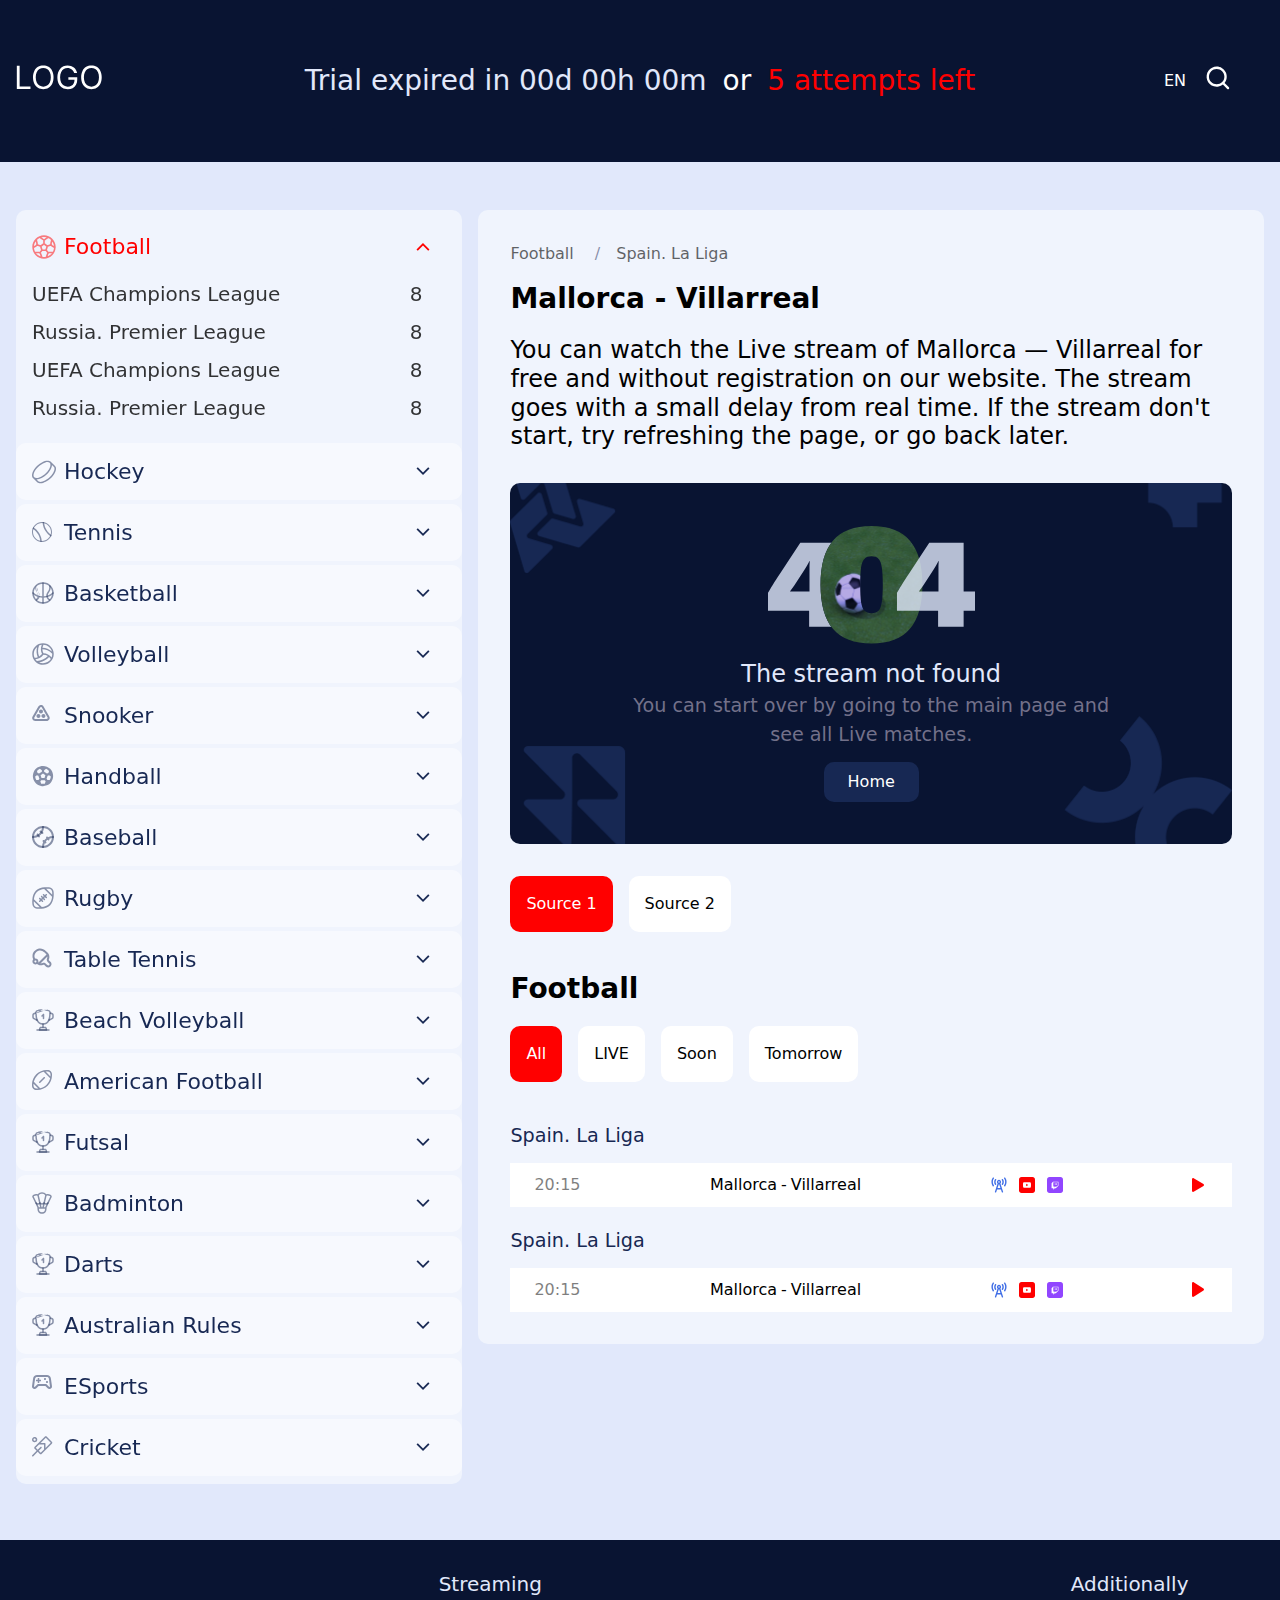
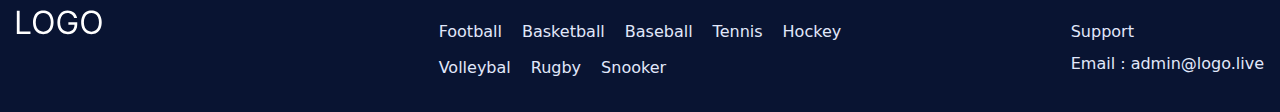
==== commit ab34a0ad: "Add files via upload" ====
--- a/product-404.html
+++ b/product-404.html
@@ -19,7 +19,11 @@
 					</div>
 
 					<div class="header__text text-center lg:text-xl font-normal flex gap-4 justify-center w-full order-4 lg:order-2 col-span-3 lg:col-span-1">
-						<span class="text-textLight">Trial expired in 17d 02h 37m</span>
+						<!-- timestamp -->
+						<span id="headerTimer" data-time="1726911903113" class="text-textLight">
+							Trial expired in
+							<span data-timer-days class="days">00</span>d <span data-timer-hours class="hours">00</span>h <span data-timer-minutes class="minutes">00</span>m</span
+						>
 						<span>or</span>
 						<span class="text-accent">5 attempts left</span>
 					</div>
@@ -395,8 +399,9 @@
 									<li class="streams__list-item">
 										<div class="stream bg-bgWhite py-2.5 px-6 flex items-center gap-3 justify-between">
 											<time class="stream__time opacity-50" datetime="20:15"> 20:15 </time>
-											<a href="#" class="stream__commands link">
+											<a href="#" class="stream__commands link lg:flex gap-1">
 												<h4 class="stream__command">Mallorca</h4>
+												<span class="hidden lg:inline-block">-</span>
 												<h4 class="stream__command">Villarreal</h4>
 											</a>
 											<div class="stream__socials flex gap-3 items-center">
@@ -415,52 +420,6 @@
 											</a>
 										</div>
 									</li>
-									<li class="streams__list-item">
-										<div class="stream bg-bgWhite py-2.5 px-6 flex items-center gap-3 justify-between">
-											<time class="stream__time opacity-50" datetime="20:15"> 20:15 </time>
-											<a href="#" class="stream__commands link">
-												<h4 class="stream__command">Mallorca</h4>
-												<h4 class="stream__command">Villarreal</h4>
-											</a>
-											<div class="stream__socials flex gap-3 items-center">
-												<a href="#" class="stream__social">
-													<img src="img/locator.svg" alt="" class="w-4 hover:scale-125 transition-all" />
-												</a>
-												<a href="#" class="stream__social">
-													<img src="img/youtube.svg" alt="" class="w-4 hover:scale-125 transition-all" />
-												</a>
-												<a href="#" class="stream__social">
-													<img src="img/twitch.svg" alt="" class="w-4 hover:scale-125 transition-all" />
-												</a>
-											</div>
-											<a href="#" class="stream__play w-4">
-												<img src="img/icons/play.svg" alt="" class="w-3 hover:scale-125 transition-all" />
-											</a>
-										</div>
-									</li>
-									<li class="streams__list-item">
-										<div class="stream bg-bgWhite py-2.5 px-6 flex items-center gap-3 justify-between">
-											<time class="stream__time opacity-50" datetime="20:15"> 20:15 </time>
-											<a href="#" class="stream__commands link">
-												<h4 class="stream__command">Mallorca</h4>
-												<h4 class="stream__command">Villarreal</h4>
-											</a>
-											<div class="stream__socials flex gap-3 items-center">
-												<a href="#" class="stream__social">
-													<img src="img/locator.svg" alt="" class="w-4 hover:scale-125 transition-all" />
-												</a>
-												<a href="#" class="stream__social">
-													<img src="img/youtube.svg" alt="" class="w-4 hover:scale-125 transition-all" />
-												</a>
-												<a href="#" class="stream__social">
-													<img src="img/twitch.svg" alt="" class="w-4 hover:scale-125 transition-all" />
-												</a>
-											</div>
-											<a href="#" class="stream__play w-4">
-												<img src="img/icons/play.svg" alt="" class="w-3 hover:scale-125 transition-all" />
-											</a>
-										</div>
-									</li>
 								</ul>
 							</div>
 							<div class="streams [&:not(:last-child)]:mb-5">
@@ -469,8 +428,9 @@
 									<li class="streams__list-item">
 										<div class="stream bg-bgWhite py-2.5 px-6 flex items-center gap-3 justify-between">
 											<time class="stream__time opacity-50" datetime="20:15"> 20:15 </time>
-											<a href="#" class="stream__commands link">
+											<a href="#" class="stream__commands link lg:flex gap-1">
 												<h4 class="stream__command">Mallorca</h4>
+												<span class="hidden lg:inline-block">-</span>
 												<h4 class="stream__command">Villarreal</h4>
 											</a>
 											<div class="stream__socials flex gap-3 items-center">
